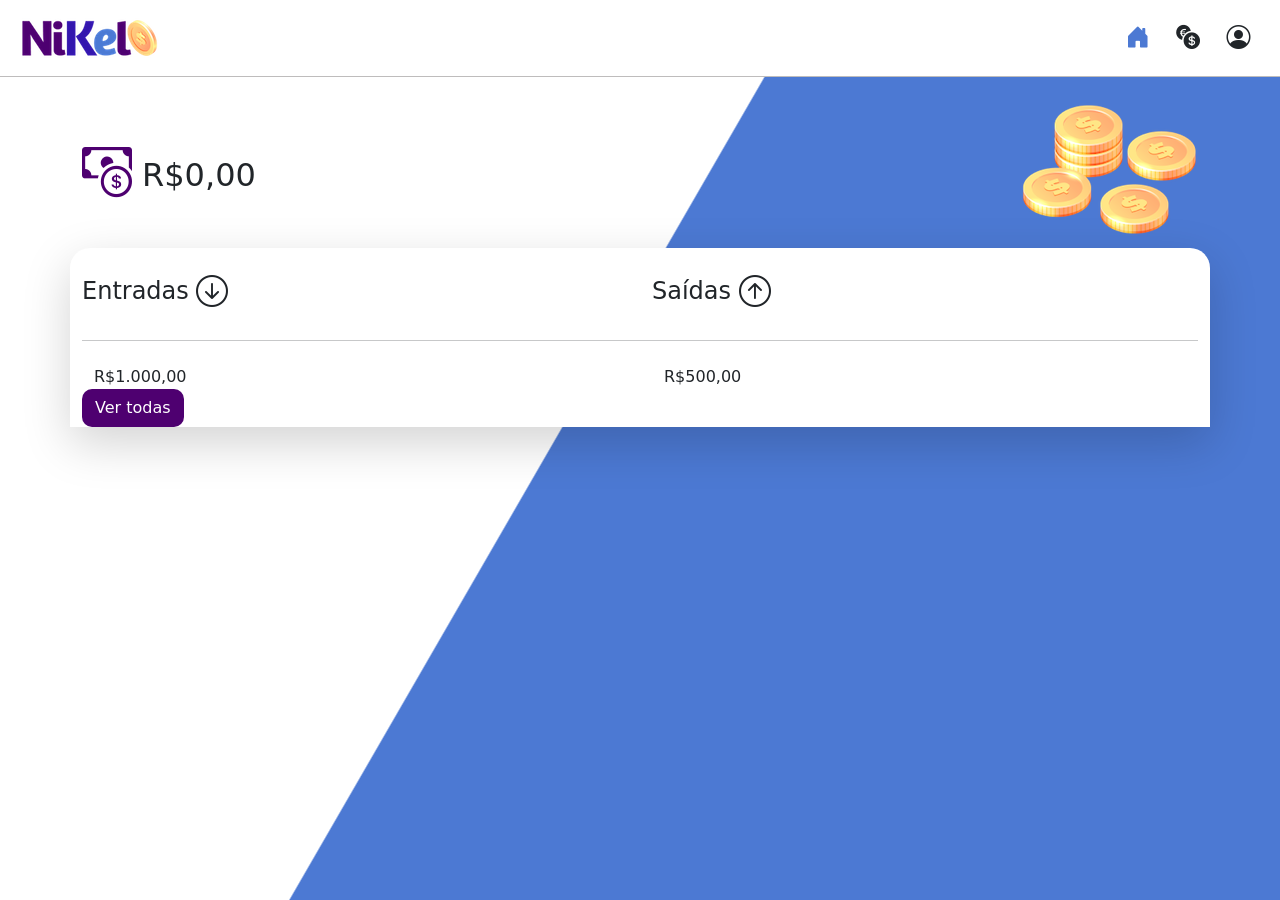
==== public/home.html @ 3c2608d0 "cria a estrutura da página home" ====
<!DOCTYPE html>
<html lang="pt-br">
<head>
    <meta charset="UTF-8">
    <meta name="viewport" content="width=device-width, initial-scale=1.0">
    <link href="https://cdn.jsdelivr.net/npm/bootstrap@5.3.8/dist/css/bootstrap.min.css" rel="stylesheet" integrity="sha384-sRIl4kxILFvY47J16cr9ZwB07vP4J8+LH7qKQnuqkuIAvNWLzeN8tE5YBujZqJLB" crossorigin="anonymous">
    <link rel="stylesheet" href="./css/styles.css">
    <link rel="stylesheet" href="https://cdn.jsdelivr.net/npm/bootstrap-icons@1.13.1/font/bootstrap-icons.min.css">
    <title>Nikel - Home</title>
</head>
<body id="app">
    <header>
        <nav class="navbar navbar-expand bg-white">
            <div class="container-fluid">

                <a class="navbar-brand" href="#">
                    <img src="./assets/images/nikel-small-logo.png" alt="logo pequeno da nikel" class="img-fluid">
                </a>

                <div class="collapse navbar-collapse justify-content-end" id="navbarSupportedContent">
                    <div class="d-flex">
                        <a href="home.html">
                        <button type="button" class="btn">
                            <i class="bi bi-house-door-fill  color-secondary fs-4"></i>
                        </button>
                    </a>

                    <a href="transactions.html">
                        <button type="button" class="btn">
                            <i class="bi bi-currency-exchange fs-4"></i>
                        </button>
                    </a>

                    <div class="dropdown">
                        <button class="btn" type="button" data-bs-toggle="dropdown" aria-expanded="false">
                            <i class="bi bi-person-circle fs-4"></i>
                        </button>
                        <ul class="dropdown-menu">
                            <li><a class="dropdown-item" href="index.html">Sair</a></li>
                        </ul>
                    </div>

                    </div>
                </div>
                
                </div>
            </div>
        </nav>
    </header>
    <main>
        <div class="container-lg">
            <div class="row">
                <div class="col d-flex mt-4 justify-content-start align-items-center">
                    <i class="bi bi-cash-coin color-primary icon-detail"></i>
                    <span class="fs-2">R$0,00</span>
                </div>
                <div class="col d-flex mt-4 justify-content-end">
                    <div class="text-center">
                        <img src="./assets/images/coins-small.png" alt="" srcset="">
                    </div>
                </div>
            </div>

            <div class="row">
                <div class="col-12 info shadow-lg">
                    <div class="container">
                        <div class="row">
                            <div class="col-6">
                                <span class="fs-4">
                                    Entradas
                                    <i class="bi bi-arrow-down-circle fs-2 align-middle"></i>
                                </span>
                            </div>

                            <div class="col-6">
                                <span class="fs-4">
                                    Saídas
                                    <i class="bi bi-arrow-up-circle fs-2 align-middle"></i>
                                </span>                                
                            </div>
                            <div class="col-12 my-2">
                                <hr>
                            </div>
                        </div>

                        <div class="row">
                            <div class="col-6">
                                <div class="container">
                                    <div class="row">
                                        <div class="col">
                                            R$1.000,00
                                        </div>
                                    </div>
                                </div>
                            </div>

                            <div class="col-6">
                                <div class="container">
                                    <div class="row">
                                        <div class="col">
                                            R$500,00
                                        </div>
                                    </div>
                                </div>
                            </div>

                            <div class="col-12">
                                <button type="button" class="btn button-default">Ver todas</button>
                            </div>
                        </div>
            </div>
        </div>
    </main>
    <script src="https://cdn.jsdelivr.net/npm/bootstrap@5.3.8/dist/js/bootstrap.bundle.min.js" integrity="sha384-FKyoEForCGlyvwx9Hj09JcYn3nv7wiPVlz7YYwJrWVcXK/BmnVDxM+D2scQbITxI" crossorigin="anonymous"></script>
</body>
</html>
---- public/css/styles.css ----
#login {
    background: linear-gradient(120deg, #4c79d3 44.9%, #ffffff 45%) no-repeat fixed;
}

#app {
    background: linear-gradient(120deg, #ffffff 44.9%, #4c79d3 45%) no-repeat fixed;
}

header {
    border-bottom: 1px solid #bebcbc;
    padding: 5px;
    background-color: #ffffff;
}

.color-primary {
    color: #4e0070;
}

.color-secondary {
    color: #4c79d3;
}

.icon-detail {
    font-size: 50px;
    margin-right: 10px;
    vertical-align: middle;
}

.text-login {
    color: #ffffff;
    font-size: 18px;
    font-weight: 500;
}

.coins {
    position: absolute;
    bottom: 100px;
}

.button-login {
    border-radius: 10px;
    background-color: #4e0070;
    color: #ffffff;
    width: 50%;
    margin: 0 25%;
}

.button-login:hover, .button-default:hover {
    background-color: #4c79d3;
    color: #ffffff;
}

.button-default {
    border-radius: 10px;
    background-color: #4e0070;
    color: #ffffff;
}

.link-default {
    color: #4e0070;
    cursor: pointer;
}

.link-default:hover {
    color: #4c79d3;
}

.info {
    background-color: #ffffff;
    border-radius: 20px 20px 0px 0px;
    padding: 20px 0px 0px 0px;
}
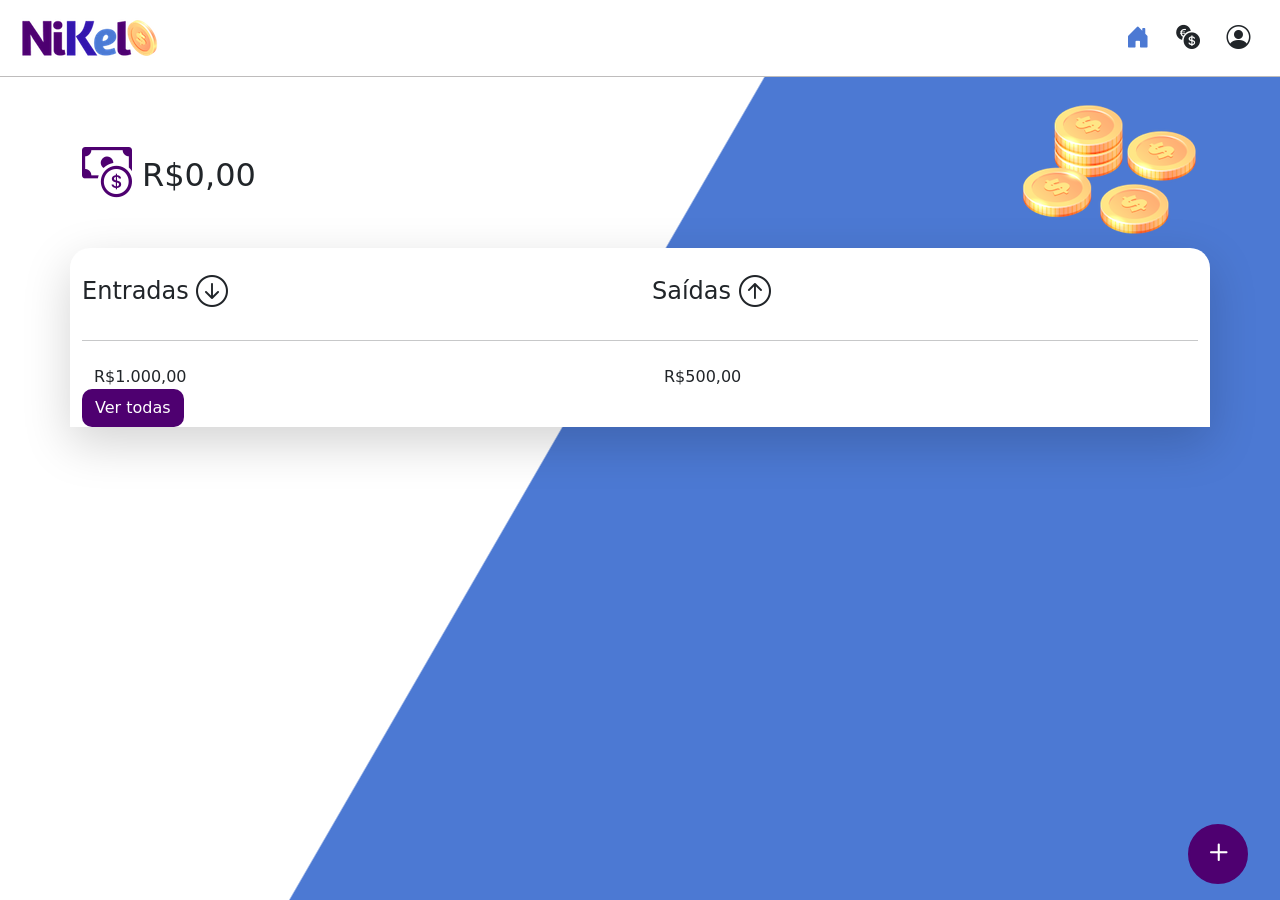
==== commit 897bb143: "insere a modal para adicionar a transação na pagina home e transações" ====
--- a/public/home.html
+++ b/public/home.html
@@ -109,8 +109,55 @@
                             </div>
                         </div>
             </div>
+            <button class="btn button-float" data-bs-toggle="modal" data-bs-target="#transaction-modal">
+                <i class="bi bi-plus"></i>
+            </button>
         </div>
     </main>
+
+    <!-- Modal -->
+    <div class="modal fade" id="transaction-modal" tabindex="-1" aria-labelledby="exampleModalLabel" aria-hidden="true">
+    <div class="modal-dialog">
+        <div class="modal-content">
+            <div class="modal-header">
+                <h1 class="modal-title fs-5" id="exampleModalLabel">Crie sua conta</h1>
+                <button type="button" class="btn-close" data-bs-dismiss="modal" aria-label="Close"></button>
+            </div>
+            <form id="transaction-form">
+                <div class="modal-body">
+                    <div class="mb-3">
+                        <label for="value-input" class="form-label">Valor</label>
+                        <input type="number" class="form-control" id="value-input" aria-describedby="emailHelp" placeholder="Insira o valor da transação">
+                    </div>
+                    <div class="mb-3">
+                        <label for="description-input" class="form-label">Descrição</label>
+                        <input type="text" class="form-control" id="description-input" placeholder="Insira a descrição da transação">
+                    </div>
+                    <div class="mb-3">
+                        <label for="date-input" class="form-label">Data</label>
+                        <input type="date" class="form-control" id="date-input" placeholder="Insira a descrição da transação">
+                    </div>
+                    <div class="mb-3">
+                        <div class="form-check form-check-inline">
+                        <input class="form-check-input" type="radio" name="type-input" id="inlineRadio1" value="1" checked>
+                        <label class="form-check-label" for="inlineRadio1">Entrada</label>
+                        </div>
+                        <div class="form-check form-check-inline">
+                        <input class="form-check-input" type="radio" name="type-input" id="inlineRadio2" value="2">
+                        <label class="form-check-label" for="inlineRadio2">Saída</label>
+                        </div>
+                    </div>
+                </div>
+                <div class="modal-footer">
+                    <button type="button" class="btn btn-secondary button-cancel" data-bs-dismiss="modal">Cencelar</button>
+                    <button type="submit" class="btn button-default">Adicionar</button>
+                </div>
+            </form>
+        
+        </div>
+    </div>
+    </div>
+
     <script src="https://cdn.jsdelivr.net/npm/bootstrap@5.3.8/dist/js/bootstrap.bundle.min.js" integrity="sha384-FKyoEForCGlyvwx9Hj09JcYn3nv7wiPVlz7YYwJrWVcXK/BmnVDxM+D2scQbITxI" crossorigin="anonymous"></script>
 </body>
 </html>
--- a/public/css/styles.css
+++ b/public/css/styles.css
@@ -56,6 +56,30 @@
     color: #ffffff;
 }
 
+.button-cancel {
+    border-radius: 10px;
+}
+
+.button-float {
+    border-radius: 100%;
+    width: 60px;
+    height: 60px;
+    position: fixed;
+    bottom: 1rem;
+    right: 2rem;
+    font-size: 35px;
+    border: 2px solid #4e0070;
+    background-color: #4e0070;
+    color: #ffffff;
+    padding: 0 !important;
+}
+
+.button-float:hover {
+    border: 2px solid #4c79d3;
+    background-color: #ffffff;
+    color: #4c79d3;
+}
+
 .link-default {
     color: #4e0070;
     cursor: pointer;
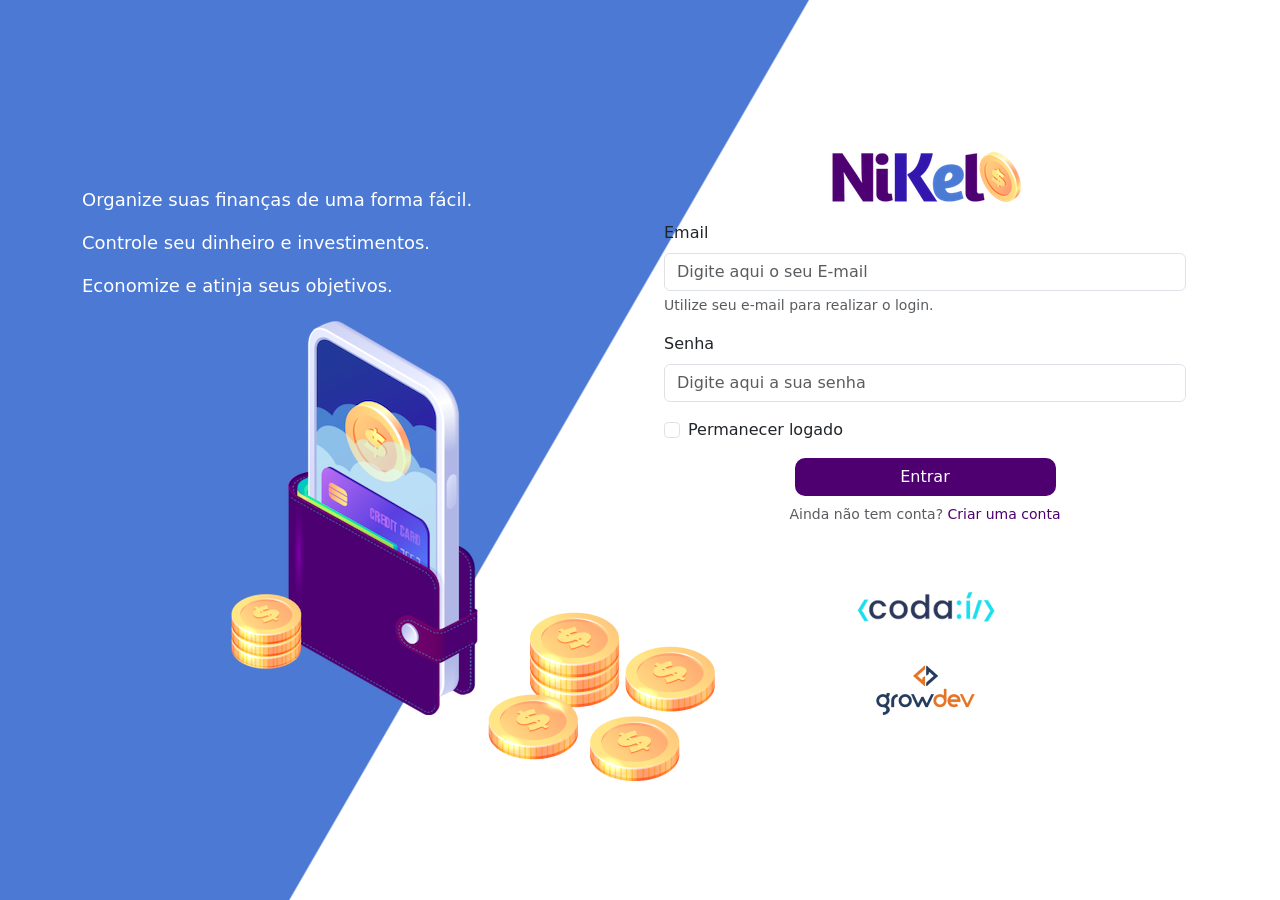
==== commit a778305c: "insere a lógica em javascript para adionar transações." ====
--- a/public/home.html
+++ b/public/home.html
@@ -18,7 +18,7 @@
                 </a>
 
                 <div class="collapse navbar-collapse justify-content-end" id="navbarSupportedContent">
-                    <div class="d-flex">
+                    <div class="d-flex menu">
                         <a href="home.html">
                         <button type="button" class="btn">
                             <i class="bi bi-house-door-fill  color-secondary fs-4"></i>
@@ -35,8 +35,8 @@
                         <button class="btn" type="button" data-bs-toggle="dropdown" aria-expanded="false">
                             <i class="bi bi-person-circle fs-4"></i>
                         </button>
-                        <ul class="dropdown-menu">
-                            <li><a class="dropdown-item" href="index.html">Sair</a></li>
+                        <ul class="dropdown-menu logout">
+                            <li><button class="dropdown-item" id="button-logout">Sair</button></li>
                         </ul>
                     </div>
 
@@ -159,5 +159,6 @@
     </div>
 
     <script src="https://cdn.jsdelivr.net/npm/bootstrap@5.3.8/dist/js/bootstrap.bundle.min.js" integrity="sha384-FKyoEForCGlyvwx9Hj09JcYn3nv7wiPVlz7YYwJrWVcXK/BmnVDxM+D2scQbITxI" crossorigin="anonymous"></script>
+    <script src="./js/home.js"></script>
 </body>
 </html>
--- a/public/css/styles.css
+++ b/public/css/styles.css
@@ -93,4 +93,14 @@
     background-color: #ffffff;
     border-radius: 20px 20px 0px 0px;
     padding: 20px 0px 0px 0px;
+}
+
+.logout {
+    min-width: 5rem;
+    right: 0;
+    left: auto;
+}
+
+.menu {
+    margin-right: 20px;
 }
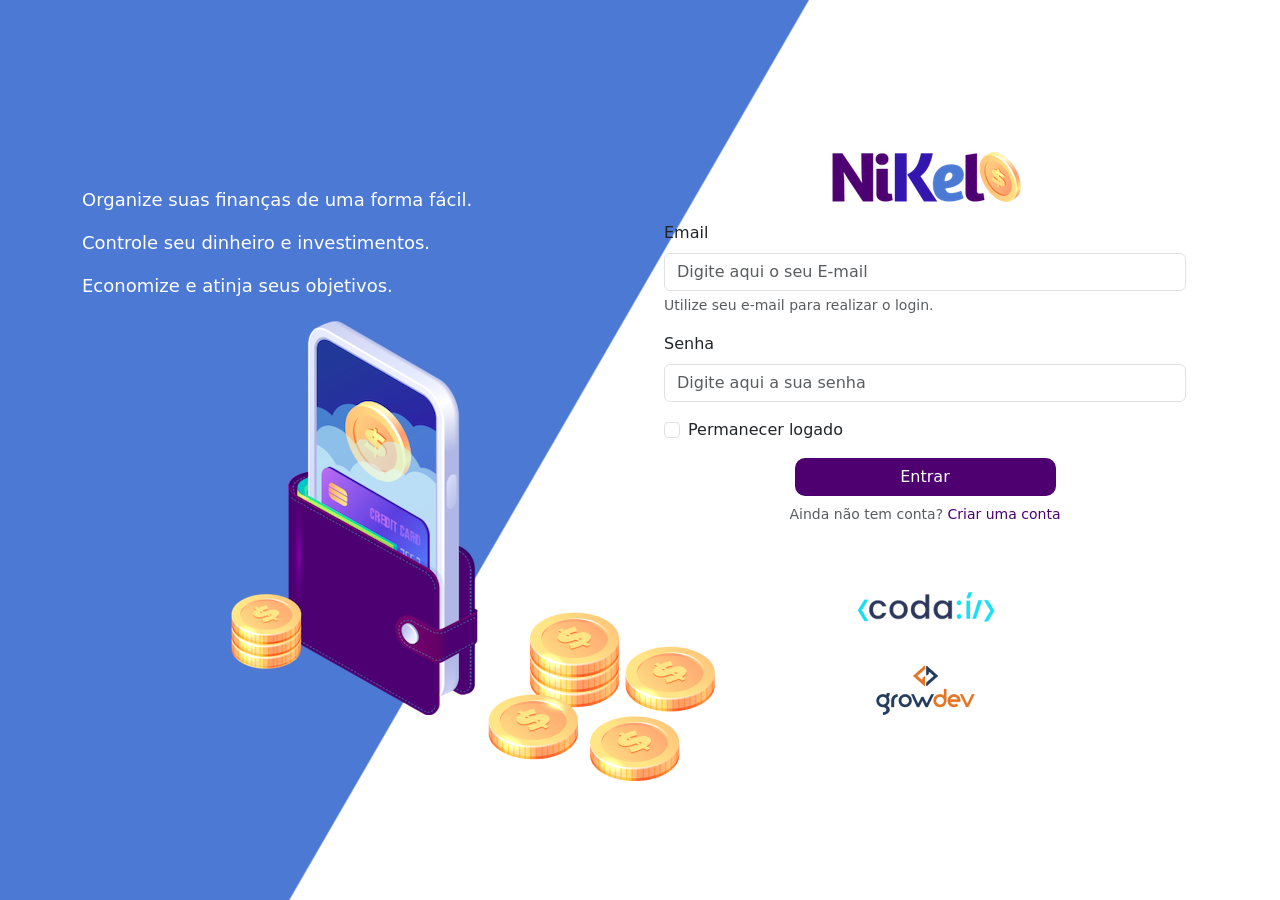
==== commit 92f94344: "insere a lógica em javascript para mostrar as transações." ====
--- a/public/home.html
+++ b/public/home.html
@@ -52,7 +52,9 @@
             <div class="row">
                 <div class="col d-flex mt-4 justify-content-start align-items-center">
                     <i class="bi bi-cash-coin color-primary icon-detail"></i>
-                    <span class="fs-2">R$0,00</span>
+                    <span class="fs-2" id="total">
+
+                    </span>
                 </div>
                 <div class="col d-flex mt-4 justify-content-end">
                     <div class="text-center">
@@ -85,27 +87,19 @@
 
                         <div class="row">
                             <div class="col-6">
-                                <div class="container">
-                                    <div class="row">
-                                        <div class="col">
-                                            R$1.000,00
-                                        </div>
-                                    </div>
+                                <div class="container p-0" id="cash-in-list">
+                                    
                                 </div>
                             </div>
 
                             <div class="col-6">
-                                <div class="container">
-                                    <div class="row">
-                                        <div class="col">
-                                            R$500,00
-                                        </div>
-                                    </div>
+                                <div class="container p-0" id="cash-out-list">
+                                    
                                 </div>
                             </div>
 
                             <div class="col-12">
-                                <button type="button" class="btn button-default">Ver todas</button>
+                                <button type="button" class="btn button-default mb-4" id="transaction-button">Ver todas</button>
                             </div>
                         </div>
             </div>
